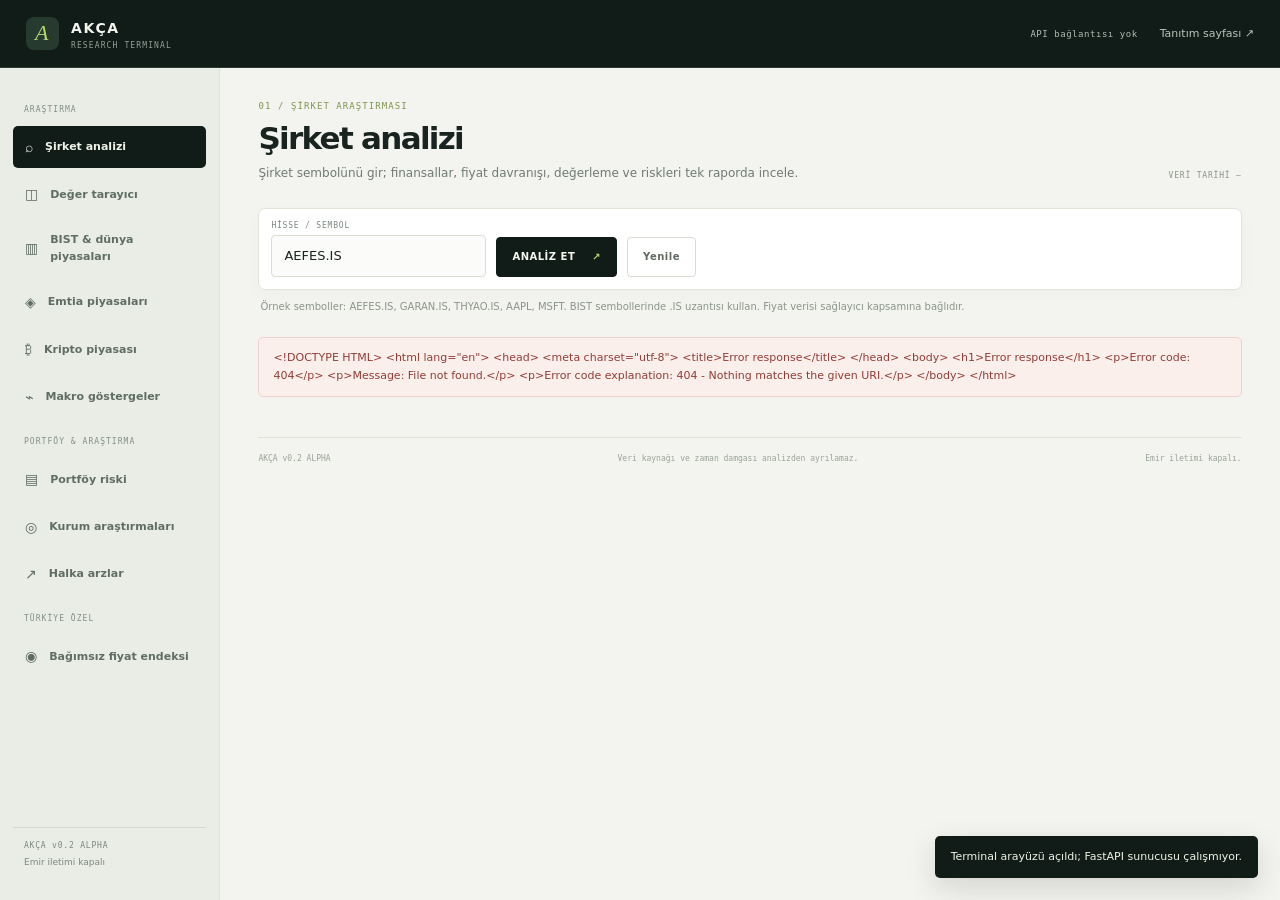
==== web/terminal.html @ c0a8e01a "Add mobile web app manifest and iOS home-screen metadata" ====
<!doctype html>
<html lang="tr">
<head>
  <meta charset="utf-8">
  <meta name="viewport" content="width=device-width,initial-scale=1">
  <meta name="theme-color" content="#111b18">
  <meta name="apple-mobile-web-app-capable" content="yes">
  <meta name="apple-mobile-web-app-status-bar-style" content="black-translucent">
  <meta name="apple-mobile-web-app-title" content="AKÇA">
  <link rel="manifest" href="manifest.webmanifest">
  <link rel="icon" href="icon.svg" type="image/svg+xml">
  <link rel="apple-touch-icon" href="icon.svg">
  <title>AKÇA Research Terminal</title>
  <link rel="stylesheet" href="assets/terminal.css">
</head>
<body>
  <header class="topbar">
    <a class="brand" href="index.html"><i>A</i><span>AKÇA <small>RESEARCH TERMINAL</small></span></a>
    <div class="topbar-right">
      <span id="connection-status" class="connection"><i></i> API bağlantısı kontrol ediliyor</span>
      <a href="index.html" class="back-link">Tanıtım sayfası ↗</a>
    </div>
  </header>
  <div class="layout">
    <aside class="sidebar">
      <div class="side-label">ARAŞTIRMA</div>
      <button class="nav-item active" data-view="company">⌕ <span>Şirket analizi</span></button>
      <button class="nav-item" data-view="screener">◫ <span>Değer tarayıcı</span></button>
      <button class="nav-item" data-view="markets">▥ <span>BIST & dünya piyasaları</span></button>
      <button class="nav-item" data-view="commodities">◈ <span>Emtia piyasaları</span></button>
      <button class="nav-item" data-view="crypto">₿ <span>Kripto piyasası</span></button>
      <button class="nav-item" data-view="macro">⌁ <span>Makro göstergeler</span></button>
      <div class="side-label">PORTFÖY & ARAŞTIRMA</div>
      <button class="nav-item" data-view="portfolio">▤ <span>Portföy riski</span></button>
      <button class="nav-item" data-view="institutional">◎ <span>Kurum araştırmaları</span></button>
      <button class="nav-item" data-view="ipo">↗ <span>Halka arzlar</span></button>
      <div class="side-label">TÜRKİYE ÖZEL</div>
      <button class="nav-item" data-view="inflation">◉ <span>Bağımsız fiyat endeksi</span></button>
      <div class="sidebar-bottom">
        <span class="version">AKÇA v0.2 ALPHA</span>
        <span>Emir iletimi kapalı</span>
      </div>
    </aside>
    <main class="main">
      <section class="view active" id="view-company">
        <div class="page-head">
          <div><div class="eyebrow">01 / ŞİRKET ARAŞTIRMASI</div><h1>Şirket analizi</h1><p>Şirket sembolünü gir; finansallar, fiyat davranışı, değerleme ve riskleri tek raporda incele.</p></div>
          <div class="asof" id="report-asof">VERİ TARİHİ —</div>
        </div>
        <form id="company-form" class="searchbar">
          <div class="search-field"><label for="company-symbol">HİSSE / SEMBOL</label><input id="company-symbol" value="AEFES.IS" maxlength="40" autocomplete="off" spellcheck="false" placeholder="Örn. AEFES.IS, GARAN.IS veya AAPL"></div>
          <button class="button-primary" type="submit" id="analyze-button">ANALİZ ET <span>↗</span></button>
          <button class="button-quiet" type="button" id="refresh-button">Yenile</button>
        </form>
        <div class="hint">Örnek semboller: AEFES.IS, GARAN.IS, THYAO.IS, AAPL, MSFT. BIST sembollerinde .IS uzantısı kullan. Fiyat verisi sağlayıcı kapsamına bağlıdır.</div>
        <div id="company-loading" class="loading hidden">Veri sağlayıcıları sorgulanıyor; rapor hazırlanıyor…</div>
        <div id="company-error" class="error hidden"></div>
        <div id="company-report" class="hidden">
          <div class="report-heading">
            <div><h2 id="company-name">—</h2><div id="company-meta" class="muted">—</div></div>
            <div class="action-wrap"><span class="action-label">ARAŞTIRMA AKSİYONU</span><strong id="company-action">BEKLE</strong><small id="company-confidence">—</small></div>
          </div>
          <div class="metrics-grid">
            <div class="metric"><span>SON KAPANIŞ</span><strong id="m-price">—</strong><small id="m-price-date">—</small></div>
            <div class="metric"><span>PİYASA DEĞERİ</span><strong id="m-cap">—</strong><small id="m-currency">—</small></div>
            <div class="metric"><span>F/K</span><strong id="m-pe">—</strong><small>Sağlayıcı verisi</small></div>
            <div class="metric"><span>GELİR BÜYÜMESİ</span><strong id="m-growth">—</strong><small>Son yıllık dönem</small></div>
            <div class="metric"><span>RSI (14)</span><strong id="m-rsi">—</strong><small id="m-trend">Teknik trend —</small></div>
          </div>
          <div class="report-grid">
            <article class="panel span-two"><div class="panel-head"><div><small>01 / TEMEL ANALİZ</small><h3>Finansal görünüm</h3></div><span id="fundamental-status" class="status">—</span></div><div id="financial-table" class="table-wrap"></div></article>
            <article class="panel"><div class="panel-head"><div><small>02 / DEĞERLEME</small><h3>Çarpanlar</h3></div></div><div id="valuation-list" class="key-list"></div></article>
            <article class="panel"><div class="panel-head"><div><small>03 / TEKNİK</small><h3>Fiyat ve trend</h3></div><span id="technical-status" class="status">—</span></div><div id="technical-list" class="key-list"></div></article>
            <article class="panel"><div class="panel-head"><div><small>04 / RİSK</small><h3>Risk işaretleri</h3></div></div><div id="risk-list" class="risk-list"></div></article>
            <article class="panel"><div class="panel-head"><div><small>05 / KURUMSAL ARAŞTIRMA</small><h3>Hedef fiyat konsensüsü</h3></div><button class="small-link" data-open="institutional">Kayıt ekle ↗</button></div><div id="consensus-list" class="key-list"></div></article>
            <article class="panel span-two"><div class="panel-head"><div><small>06 / RESMÎ BİLDİRİMLER</small><h3>Son EDGAR dosyaları</h3></div></div><div id="filings-list" class="filings-list"></div></article>
            <article class="panel span-two"><div class="panel-head"><div><small>07 / ARAŞTIRMA KAPSAMI</small><h3>33 adımlı şirket inceleme protokolü</h3></div><span id="checklist-summary" class="status">—</span></div><div id="checklist-list" class="checklist"></div></article>
            <article class="panel span-two"><div class="panel-head"><div><small>08 / KAYNAK DENETİMİ</small><h3>Veri kaynakları ve sınırlamalar</h3></div></div><div id="sources-list" class="sources-list"></div><div id="evidence-gaps" class="gaps"></div></article>
          </div>
          <div class="notice" id="report-notice">Bu rapor karar desteğidir. İlk sürümde karar eşikleri tarihsel testle kalibre edilmemiştir.</div>
        </div>
      </section>

      <section class="view" id="view-screener">
        <div class="page-head"><div><div class="eyebrow">02 / FIRSAT TARAMA</div><h1>Değer tarayıcı</h1><p>Şirketleri temel, değerleme ve risk ölçütleriyle yan yana incele. Bu liste tek başına AL sinyali değildir.</p></div></div>
        <form id="screener-form" class="searchbar"><div class="search-field grow"><label for="screen-symbols">SEMBOL LİSTESİ (VİRGÜLLE AYIR)</label><input id="screen-symbols" value="AAPL,MSFT,NVDA,GOOGL,AMZN" placeholder="AAPL,MSFT,GARAN.IS"></div><button class="button-primary">TARAMA YAP ↗</button></form>
        <div id="screener-error" class="error hidden"></div><div id="screener-loading" class="loading hidden">Semboller analiz ediliyor…</div><div id="screener-results" class="panel hidden"></div>
        <div class="notice">Bu ilk tarayıcı kullanıcının verdiği sembol listesini inceler. Henüz tüm dünya borsalarını kapsayan eksiksiz bir evren taraması değildir.</div>
      </section>

      <section class="view" id="view-markets">
        <div class="page-head"><div><div class="eyebrow">03 / BORSA İSTANBUL & KÜRESEL PİYASALAR</div><h1>BIST & dünya piyasaları</h1><p>BIST 100/30, ABD, Avrupa ve Asya endeksleri ile döviz piyasalarını tek ekranda izle. Veri kaynağı ve gecikme bilgisini dikkate al.</p></div></div>
        <div class="market-controls"><button class="button-primary" id="markets-load">PİYASALARI GÜNCELLE ↗</button><span id="markets-asof" class="asof">VERİ TARİHİ —</span></div>
        <div id="markets-error" class="error hidden"></div>
        <div id="markets-loading" class="loading hidden">Piyasa verileri isteniyor…</div>
        <div class="market-section"><h3>Hisse endeksleri</h3><div id="indices-grid" class="market-cards"></div></div>
        <div class="market-section"><h3>Döviz ve dolar endeksi</h3><div id="fx-grid" class="market-cards"></div></div>
        <div class="notice">BIST fiyatları bu ekranda yalnızca sağlayıcıdan erişilebilen gösterge/tarihsel verilerdir. Canlı veya yeniden dağıtılabilir BIST verisi için lisanslı veri sağlayıcısı bağlantısı gerekir.</div>
      </section>

      <section class="view" id="view-commodities">
        <div class="page-head"><div><div class="eyebrow">04 / EMTİA & HAMMADDE</div><h1>Emtia piyasaları</h1><p>Altın, gümüş, bakır, petrol, doğalgaz ve tarımsal emtia vadeli işlemleri; ayrıca Dünya Bankası aylık benchmark fiyat serileri.</p></div></div>
        <div class="market-controls"><button class="button-primary" id="commodities-live-load">VADELİ PİYASALARI GÜNCELLE ↗</button><button class="button-quiet" id="commodities-history-load">DÜNYA BANKASI AYLIK SERİLERİ</button></div>
        <div id="commodities-error" class="error hidden"></div><div id="commodities-loading" class="loading hidden">Emtia serileri alınıyor…</div>
        <div class="market-section"><h3>Vadeli işlem göstergeleri</h3><div id="commodities-live-grid" class="market-cards"></div></div>
        <div class="panel hidden" id="commodities-history"><div class="panel-head"><div><small>WORLD BANK / PINK SHEET</small><h3>Aylık benchmark geçmişi (USD)</h3></div><span class="status">AYLIK VERİ</span></div><div id="commodities-history-content" class="table-wrap"></div></div>
        <div class="notice">Futures sembolleri sürekli kontrat serileridir; vade geçişi/roll etkisi, spot fiyat ve yerel fiziki piyasa primiyle aynı şey değildir. Dünya Bankası serileri aylık benchmark niteliğindedir, gün içi fiyat değildir.</div>
      </section>

      <section class="view" id="view-crypto">
        <div class="page-head"><div><div class="eyebrow">05 / DİJİTAL VARLIKLAR</div><h1>Kripto piyasası</h1><p>CoinGecko üzerinden varlık arama, fiyat, piyasa değeri ve dönemsel performans.</p></div></div>
        <form id="crypto-form" class="searchbar"><div class="search-field grow"><label for="crypto-query">VARLIK / SEMBOL</label><input id="crypto-query" value="bitcoin" placeholder="Bitcoin, Ethereum…"></div><button class="button-primary">ARA ↗</button></form>
        <div id="crypto-error" class="error hidden"></div><div id="crypto-results" class="crypto-results"></div><div id="crypto-detail" class="panel hidden"></div>
      </section>

      <section class="view" id="view-macro">
        <div class="page-head"><div><div class="eyebrow">06 / MAKRO EKONOMİ</div><h1>Makro göstergeler</h1><p>TCMB EVDS ve ABD FRED verileri: döviz, faiz, enflasyon, tahvil, işsizlik ve makro seriler.</p></div></div>
        <div class="market-controls"><button class="button-primary" id="macro-load">ABD MAKRO VERİLERİ ↗</button><button class="button-quiet" id="evds-load">TCMB EVDS VERİLERİ ↗</button></div><div id="macro-error" class="error hidden"></div><div id="macro-results" class="metrics-grid"></div><div id="evds-results" class="panel hidden"></div><div class="notice">FRED ve EVDS API anahtarları sunucu tarafındaki .env dosyasında tutulur. API anahtarı tarayıcıya gönderilmez.</div>
      </section>

      <section class="view" id="view-portfolio">
        <div class="page-head"><div><div class="eyebrow">07 / SERMAYE KORUMA</div><h1>Portföy riski</h1><p>Yerel portföy kaydı, pozisyon büyüklüğü ve piyasa değeri yoğunlaşması.</p></div></div>
        <div class="form-grid">
          <form id="portfolio-create-form" class="panel form-panel"><h3>Portföy oluştur</h3><label>Portföy adı<input id="portfolio-name" value="Ana Portföy" required></label><label>Referans para birimi<input id="portfolio-currency" value="TRY" maxlength="3"></label><button class="button-primary">OLUŞTUR</button></form>
          <form id="position-form" class="panel form-panel"><h3>Pozisyon ekle</h3><label>Portföy<select id="portfolio-select" required></select></label><label>Sembol<input id="position-symbol" placeholder="GARAN.IS" required></label><label>Adet<input id="position-quantity" type="number" step="any" min="0.000001" required></label><label>Ortalama maliyet (isteğe bağlı)<input id="position-cost" type="number" step="any"></label><button class="button-primary">POZİSYON KAYDET</button></form>
        </div>
        <div id="portfolio-error" class="error hidden"></div><div id="portfolio-results" class="panel hidden"></div>
      </section>

      <section class="view" id="view-institutional">
        <div class="page-head"><div><div class="eyebrow">08 / SELL-SIDE RESEARCH</div><h1>Kurum araştırmaları</h1><p>Aracı kurum raporlarını kaynak URL, yayın tarihi ve bağımlılık grubu ile kaydet; hedef fiyat isabetini zaman içinde ölç.</p></div></div>
        <form id="broker-form" class="panel form-panel wide-form">
          <h3>Yeni kurum raporu kaydı</h3>
          <div class="form-grid-inner">
            <label>Sembol<input id="broker-symbol" required placeholder="AAPL veya GARAN.IS"></label>
            <label>Kurum<input id="broker-institution" required></label>
            <label>Tavsiye<select id="broker-rating"><option>BUY</option><option>OUTPERFORM</option><option>HOLD</option><option>NEUTRAL</option><option>UNDERPERFORM</option><option>SELL</option></select></label>
            <label>Hedef fiyat<input id="broker-target" type="number" step="any"></label>
            <label>Para birimi<input id="broker-currency" maxlength="8" placeholder="TRY / USD"></label>
            <label>Yayın tarihi<input id="broker-date" type="date" required></label>
            <label>Yayın anı hisse fiyatı<input id="broker-reference" type="number" step="any"></label>
            <label>Bağımlılık grubu<input id="broker-dependency" placeholder="Rapor/analist grubu"></label>
            <label>Kaynak adı<input id="broker-source" value="Aracı kurum raporu" required></label>
            <label>Rapor URL<input id="broker-url" type="url" required></label>
          </div>
          <label class="check-label"><input id="broker-verified" type="checkbox"> Kaynağı ve rapor içeriğini ben doğruladım</label>
          <button class="button-primary">RAPORU KAYDET</button>
        </form>
        <div id="broker-error" class="error hidden"></div>
        <form id="broker-consensus-form" class="searchbar"><div class="search-field grow"><label>KONSENSÜSÜ GÖRÜNTÜLE</label><input id="broker-consensus-symbol" placeholder="Sembol"></div><button class="button-primary">GETİR</button></form>
        <div id="broker-consensus-results" class="panel hidden"></div>
      </section>

      <section class="view" id="view-ipo">
        <div class="page-head"><div><div class="eyebrow">09 / HALKA ARZ ARAŞTIRMASI</div><h1>Halka arz takip</h1><p>Halka arz fiyatı, kaynak ve güncel fiyatı karşılaştır. TL/dolar/reel getirinin eksik kapsamını açıkça işaretle.</p></div></div>
        <form id="ipo-form" class="panel form-panel wide-form">
          <h3>Halka arz kaydı ekle</h3><div class="form-grid-inner">
            <label>Sembol<input id="ipo-symbol" required placeholder="THYAO.IS"></label>
            <label>Şirket adı<input id="ipo-company" required></label>
            <label>Halka arz tarihi<input id="ipo-date" type="date" required></label>
            <label>Halka arz fiyatı<input id="ipo-price" type="number" min="0.0001" step="any" required></label>
            <label>Para birimi<input id="ipo-currency" value="TRY" maxlength="3" required></label>
            <label>Kaynak adı<input id="ipo-source" required></label>
            <label class="wide">Kaynak URL<input id="ipo-url" type="url" required></label>
          </div><label class="check-label"><input id="ipo-verified" type="checkbox"> Resmî izahname/KAP kaynağından doğruladım</label><button class="button-primary">KAYDET</button>
        </form>
        <form id="ipo-query-form" class="searchbar"><div class="search-field grow"><label>HALKA ARZ PERFORMANSI</label><input id="ipo-query-symbol" placeholder="Sembol"></div><button class="button-primary">İNCELE</button></form><div id="ipo-error" class="error hidden"></div><div id="ipo-results" class="panel hidden"></div>
      </section>

      <section class="view" id="view-inflation">
        <div class="page-head"><div><div class="eyebrow">10 / DOĞRUDAN PİYASA FİYATLARI</div><h1>Bağımsız fiyat endeksi</h1><p>TÜİK 2022 sepetiyle satıcı bazlı aylık fiyat araştırması. Bu gösterge resmî TÜFE değildir.</p></div></div>
        <div class="metrics-grid"><div class="metric"><span>REFERANS MADDE</span><strong id="basket-count">409</strong><small>2022 listesi</small></div><div class="metric"><span>DOĞRULANMIŞ AĞIRLIK</span><strong id="basket-weight">—</strong><small>Ağırlık kaynağı gerekli</small></div><div class="metric"><span>ENDEKS DURUMU</span><strong id="basket-status">—</strong><small>Eksik veri varsa kilitli</small></div></div>
        <div id="basket-notice" class="notice">2022 ağırlıkları resmî kaynakla doğrulanmadan endeks üretilmez.</div>
      </section>

      <footer class="footer"><span>AKÇA v0.2 ALPHA</span><span>Veri kaynağı ve zaman damgası analizden ayrılamaz.</span><span>Emir iletimi kapalı.</span></footer>
    </main>
  </div>
  <div id="toast" class="toast hidden" role="status"></div>
  <dialog id="api-key-dialog"><form method="dialog" class="key-dialog"><h3>Yerel API anahtarı</h3><p>Yazma işlemleri için .env dosyandaki AKCA_API_KEY gerekir. Anahtar yalnızca bu açık oturumda bellekte tutulur.</p><input id="api-key-input" type="password" placeholder="AKCA_API_KEY" autocomplete="off"><div><button value="cancel" class="button-quiet">Vazgeç</button><button id="api-key-save" value="save" class="button-primary">KULLAN</button></div></form></dialog>
  <script src="assets/terminal.js"></script>
</body>
</html>
---- web/assets/terminal.css ----
:root{--bg:#f3f4ef;--paper:#fff;--ink:#19231f;--muted:#6f7a72;--line:#dfe4db;--soft:#eef1e9;--green:#b8d66d;--dark:#111c18;--good:#48783d;--warn:#9a762e;--bad:#a94b42;--mono:ui-monospace,SFMono-Regular,Menlo,monospace}*{box-sizing:border-box}body{margin:0;background:var(--bg);color:var(--ink);font:14px/1.6 Inter,ui-sans-serif,system-ui,-apple-system,BlinkMacSystemFont,"Segoe UI",sans-serif}button,input,select{font:inherit}button{cursor:pointer}.topbar{height:68px;background:var(--dark);color:#f4f5ef;display:flex;align-items:center;justify-content:space-between;padding:0 26px;border-bottom:1px solid #2a3932;position:sticky;top:0;z-index:10}.brand{display:flex;gap:12px;align-items:center;color:inherit;text-decoration:none;font-weight:800;letter-spacing:.12em;font-size:14px}.brand i{font:italic 22px Georgia;display:grid;place-items:center;width:33px;height:33px;border-radius:8px;background:#263a30;color:var(--green)}.brand span small{display:block;font:8px var(--mono);color:#91a096;letter-spacing:.14em;margin-top:2px}.topbar-right{display:flex;align-items:center;gap:22px}.connection{font:9px var(--mono);letter-spacing:.06em;color:#b0bcb2}.connection i{display:inline-block;width:7px;height:7px;background:#8caa54;border-radius:50%;margin-right:8px}.connection.bad i{background:#b65c51}.back-link{font-size:11px;color:#b9c4b9;text-decoration:none}.layout{display:grid;grid-template-columns:220px minmax(0,1fr);min-height:calc(100vh - 68px)}.sidebar{background:#e9ede5;border-right:1px solid var(--line);padding:23px 13px 18px;display:flex;flex-direction:column;gap:5px;position:sticky;top:68px;height:calc(100vh - 68px)}.side-label{font:8px var(--mono);letter-spacing:.13em;color:#839083;padding:14px 11px 7px}.nav-item{border:0;background:transparent;border-radius:5px;color:#606d63;text-align:left;display:flex;align-items:center;gap:12px;padding:10px 12px;font-size:14px}.nav-item span{font-size:11px;font-weight:650}.nav-item:hover{background:#dde5d5;color:var(--ink)}.nav-item.active{background:var(--dark);color:#eff3e9}.sidebar-bottom{margin-top:auto;padding:13px 11px;border-top:1px solid #d3dbd0;color:#7d887e;font-size:9px;display:grid;gap:5px}.version{font:8px var(--mono);letter-spacing:.1em}.main{min-width:0;padding:33px clamp(20px,3vw,48px) 24px;max-width:1600px;width:100%;margin:0 auto}.view{display:none}.view.active{display:block}.page-head{display:flex;justify-content:space-between;align-items:flex-end;margin:0 0 24px;gap:20px}.eyebrow{font:9px var(--mono);letter-spacing:.12em;color:#80954d;margin-bottom:10px}.page-head h1{font-size:31px;line-height:1.14;letter-spacing:-.055em;margin:0 0 8px}.page-head p{font-size:12px;color:var(--muted);margin:0;max-width:640px}.asof{font:8px var(--mono);letter-spacing:.1em;color:#8a948b;white-space:nowrap;padding-bottom:4px}.searchbar{display:flex;gap:10px;align-items:flex-end;background:var(--paper);border:1px solid var(--line);padding:12px;border-radius:7px;box-shadow:0 5px 20px #1a2c1e06}.search-field{display:grid;gap:5px;min-width:215px}.search-field.grow{flex:1}.search-field label,.form-panel label{font:8px var(--mono);letter-spacing:.1em;color:#7b887d}.search-field input,.form-panel input,.form-panel select{width:100%;border:1px solid #d8dfd4;border-radius:4px;background:#fbfcf9;padding:10px 12px;color:var(--ink);outline:none;font-size:13px}.search-field input:focus,.form-panel input:focus,.form-panel select:focus{border-color:#91a963;box-shadow:0 0 0 3px #b8d66d22}.button-primary,.button-quiet{border:1px solid var(--dark);background:var(--dark);color:#f5f6f0;padding:11px 15px;border-radius:4px;font-size:10px;font-weight:800;letter-spacing:.05em;white-space:nowrap}.button-primary:hover{background:#2b3e32}.button-primary:disabled{opacity:.55;cursor:wait}.button-primary span{color:var(--green);margin-left:13px}.button-quiet{background:transparent;color:#5f6a61;border-color:#d6ded2}.button-quiet:hover{background:#eff2eb}.hint{font-size:10px;color:#8a948b;margin:9px 2px 22px}.loading{background:#edf2e5;color:#65764a;border:1px solid #dbe5cb;padding:11px 14px;border-radius:5px;font-size:11px;margin:15px 0}.error{background:#fbefec;color:#913d35;border:1px solid #efd0ca;padding:11px 14px;border-radius:5px;font-size:11px;margin:14px 0}.hidden{display:none!important}.report-heading{display:flex;justify-content:space-between;align-items:center;margin:25px 0 14px}.report-heading h2{font-size:23px;letter-spacing:-.045em;margin:0 0 3px}.muted{font-size:10px;color:var(--muted)}.action-wrap{display:grid;justify-items:end;gap:2px}.action-label{font:8px var(--mono);letter-spacing:.12em;color:#8a948b}.action-wrap strong{font:800 16px var(--mono);letter-spacing:.08em;color:#728c43}.action-wrap small{font-size:9px;color:var(--muted)}.metrics-grid{display:grid;grid-template-columns:repeat(5,minmax(0,1fr));gap:10px;margin-bottom:14px}.metric{background:var(--paper);border:1px solid var(--line);border-radius:6px;padding:13px 14px;min-width:0}.metric span{display:block;color:#8a958a;font:8px var(--mono);letter-spacing:.09em}.metric strong{display:block;font-size:22px;letter-spacing:-.055em;margin:7px 0 1px;white-space:nowrap;overflow:hidden;text-overflow:ellipsis}.metric small{font-size:9px;color:#849087}.report-grid{display:grid;grid-template-columns:repeat(3,minmax(0,1fr));gap:12px;margin-top:13px}.panel{background:var(--paper);border:1px solid var(--line);border-radius:7px;padding:17px 18px;min-width:0;box-shadow:0 4px 18px #1a2c1e04}.panel.span-two{grid-column:span 2}.panel-head{display:flex;justify-content:space-between;align-items:flex-start;gap:10px;margin-bottom:13px}.panel-head small{font:8px var(--mono);color:#84934f;letter-spacing:.11em;display:block;margin-bottom:4px}.panel-head h3,.form-panel h3{font-size:14px;letter-spacing:-.025em;margin:0}.status{font:8px var(--mono);color:#87936f;border:1px solid #e1e7d6;padding:4px 6px;border-radius:3px;white-space:nowrap}.key-list{display:grid;gap:0}.key-row{display:flex;justify-content:space-between;align-items:baseline;gap:12px;border-bottom:1px solid #edf0e9;padding:7px 0}.key-row:last-child{border-bottom:0}.key-row span{font-size:10px;color:#718074}.key-row strong{font:600 10px var(--mono);text-align:right;overflow-wrap:anywhere}.table-wrap{overflow-x:auto}.data-table{border-collapse:collapse;width:100%;font-size:10px}.data-table th{text-align:left;color:#879187;font:8px var(--mono);letter-spacing:.08em;padding:7px;border-bottom:1px solid var(--line)}.data-table td{padding:8px 7px;border-bottom:1px solid #edf0e9;white-space:nowrap}.data-table td:first-child{color:#68746b}.risk-list{display:grid;gap:7px}.risk-item{border-left:3px solid #d8ad54;background:#fbf8ef;padding:8px 10px;font-size:10px;color:#74633d}.risk-item.high{border-left-color:#ba5c50;background:#fcf1ee;color:#87443e}.risk-item.low{border-left-color:#8ca95b;background:#f1f5e9;color:#647949}.filings-list{display:grid;gap:7px}.filing{display:flex;justify-content:space-between;gap:15px;border-bottom:1px solid #edf0e9;padding:7px 0;text-decoration:none;color:var(--ink);font-size:10px}.filing:hover{color:#718e40}.filing small{font:8px var(--mono);color:#89948a;white-space:nowrap}.checklist{display:grid;grid-template-columns:1fr 1fr;gap:6px 17px}.check-row{display:flex;gap:8px;align-items:flex-start;font-size:9px;color:#68746b;padding:3px 0}.check-row b{font:8px var(--mono);color:#929b90;width:19px;flex:none}.check-row em{font-style:normal;margin-left:auto;font:7px var(--mono);text-transform:uppercase;white-space:nowrap}.check-row.complete em{color:#698a48}.check-row.partial em{color:#a17d36}.check-row.manual_required em,.check-row.not_available em{color:#9a8274}.check-row.missing em{color:#b24f43}.sources-list{display:grid;grid-template-columns:1fr 1fr;gap:8px}.source{border:1px solid #e9ede5;border-radius:4px;padding:9px;font-size:9px}.source strong{display:block;font-size:10px;margin-bottom:3px}.source a{color:#718e40;overflow-wrap:anywhere}.source small{display:block;color:#859087;font-size:8px;margin-top:5px}.gaps{border-top:1px solid #edf0e9;margin-top:12px;padding-top:10px;color:#8c7651;font-size:9px}.notice{background:#eff2e9;border:1px solid #dfe6d5;border-radius:5px;margin-top:14px;padding:11px 13px;color:#68765a;font-size:9px;line-height:1.7}.small-link{border:0;background:none;color:#789246;font-size:9px;font-weight:700}.report-grid .panel{align-self:start}.crypto-results{display:grid;grid-template-columns:repeat(3,1fr);gap:10px;margin-top:16px}.crypto-choice{border:1px solid var(--line);background:white;border-radius:6px;padding:12px;text-align:left}.crypto-choice strong{display:block;font-size:13px}.crypto-choice small{display:block;color:#78837a;font:8px var(--mono);margin-top:3px}.crypto-choice:hover{border-color:#97ad68}.crypto-detail-grid{display:grid;grid-template-columns:repeat(4,1fr);gap:10px;margin-top:12px}.crypto-detail-grid .metric{background:#f9faf7}.form-grid{display:grid;grid-template-columns:repeat(2,minmax(0,1fr));gap:12px;margin:15px 0}.form-panel{display:grid;gap:11px}.form-panel label{display:grid;gap:5px}.form-panel label input,.form-panel label select{font-family:Arial,sans-serif;font-size:12px}.form-panel .button-primary{justify-self:start;margin-top:3px}.form-grid-inner{display:grid;grid-template-columns:repeat(2,minmax(0,1fr));gap:11px}.form-grid-inner .wide{grid-column:span 2}.wide-form{margin:15px 0}.check-label{display:flex!important;flex-direction:row!important;align-items:center;gap:9px!important;color:#6d776d!important;font:10px Arial,sans-serif!important;letter-spacing:0!important}.check-label input{width:auto!important}.footer{display:flex;justify-content:space-between;gap:12px;border-top:1px solid var(--line);margin-top:40px;padding:16px 0 3px;color:#9aa39a;font:8px var(--mono)}.toast{position:fixed;bottom:22px;right:22px;z-index:30;background:var(--dark);color:#f1f4e8;padding:12px 16px;box-shadow:0 10px 30px #0002;border-radius:5px;font-size:11px;max-width:min(400px,calc(100% - 44px))}.key-dialog{width:min(420px,calc(100vw - 32px));padding:24px;display:grid;gap:13px}.key-dialog h3{margin:0;font-size:17px}.key-dialog p{font-size:11px;color:var(--muted);margin:0}.key-dialog input{border:1px solid var(--line);padding:11px;border-radius:4px}.key-dialog>div{display:flex;justify-content:flex-end;gap:8px}dialog{border:1px solid var(--line);border-radius:8px;padding:0;box-shadow:0 25px 90px #0004}dialog::backdrop{background:#101a1877}.table-scroll{overflow:auto}.pill{font:8px var(--mono);padding:4px 6px;border-radius:3px;background:#eef2e8;color:#6d8247}.inline-action{border:1px solid #d8e0d2;background:#f8faf5;color:#667e42;padding:6px 8px;font-size:9px;border-radius:3px}.empty{font-size:10px;color:#89948a;padding:8px 0}.danger-text{color:#ad4b40}.good-text{color:#5a8444}@media(max-width:1150px){.layout{grid-template-columns:190px minmax(0,1fr)}.report-grid{grid-template-columns:repeat(2,minmax(0,1fr))}.panel.span-two{grid-column:span 2}.metrics-grid{grid-template-columns:repeat(3,minmax(0,1fr))}}@media(max-width:760px){.topbar{height:60px;padding:0 15px}.topbar-right{gap:10px}.connection{font-size:7px}.back-link{font-size:9px}.layout{display:block}.sidebar{position:sticky;top:60px;height:auto;padding:7px 10px;display:flex;flex-direction:row;gap:4px;overflow-x:auto;border-right:0;border-bottom:1px solid var(--line);z-index:8}.side-label,.sidebar-bottom{display:none}.nav-item{flex:none;padding:8px 10px;gap:6px}.nav-item span{font-size:9px}.main{padding:24px 15px}.page-head{display:block}.asof{margin-top:13px}.page-head h1{font-size:27px}.searchbar{align-items:stretch;flex-wrap:wrap}.search-field,.search-field.grow{min-width:100%;flex:1}.searchbar button{flex:1}.metrics-grid{grid-template-columns:repeat(2,minmax(0,1fr))}.metrics-grid .metric:last-child:nth-child(odd){grid-column:span 2}.report-grid{grid-template-columns:1fr}.panel.span-two{grid-column:auto}.checklist{grid-template-columns:1fr}.sources-list{grid-template-columns:1fr}.crypto-results{grid-template-columns:repeat(2,1fr)}.crypto-detail-grid{grid-template-columns:repeat(2,1fr)}.form-grid,.form-grid-inner{grid-template-columns:1fr}.form-grid-inner .wide{grid-column:auto}.footer{flex-direction:column;gap:5px}.report-heading{align-items:flex-start}.report-heading h2{font-size:20px}}
.market-controls{display:flex;align-items:center;gap:10px;flex-wrap:wrap;margin:12px 0 20px}.market-section{margin:22px 0}.market-section h3{font-size:13px;letter-spacing:-.02em;margin:0 0 11px}.market-cards{display:grid;grid-template-columns:repeat(4,minmax(0,1fr));gap:10px}.market-card{background:var(--paper);border:1px solid var(--line);border-radius:6px;padding:13px 14px;min-width:0;display:grid;gap:4px}.market-name{font-size:10px;font-weight:700;color:#657267;min-height:30px}.market-price{font-size:19px;letter-spacing:-.04em;white-space:nowrap;overflow:hidden;text-overflow:ellipsis}.market-change{font:9px var(--mono)}.market-change.positive{color:#648c47}.market-change.negative{color:#b14c42}.market-detail{font:8px var(--mono);color:#8a948b}.market-controls .asof{margin-left:auto}.crypto-results{display:grid;grid-template-columns:repeat(3,minmax(0,1fr));gap:10px;margin-top:15px}.crypto-choice{border:1px solid var(--line);background:white;border-radius:6px;padding:12px;text-align:left}.crypto-choice strong{display:block;font-size:12px}.crypto-choice small{display:block;color:#78837a;font:8px var(--mono);margin-top:3px}.crypto-choice:hover{border-color:#97ad68}.crypto-detail-grid{display:grid;grid-template-columns:repeat(4,1fr);gap:10px;margin-top:12px}.crypto-detail-grid .metric{background:#f9faf7}.form-grid{display:grid;grid-template-columns:repeat(2,minmax(0,1fr));gap:12px;margin:15px 0}.form-panel{display:grid;gap:11px}.form-panel label{display:grid;gap:5px}.form-panel input,.form-panel select{width:100%;border:1px solid #d8dfd4;border-radius:4px;background:#fbfcf9;padding:10px 12px;font-size:12px}.form-panel h3{font-size:14px;margin:0}.form-panel .button-primary{justify-self:start;margin-top:3px}.form-grid-inner{display:grid;grid-template-columns:repeat(2,minmax(0,1fr));gap:11px}.form-grid-inner .wide{grid-column:span 2}.wide-form{margin:15px 0}.check-label{display:flex!important;flex-direction:row!important;align-items:center;gap:9px!important;color:#6d776d!important;font:10px Arial,sans-serif!important;letter-spacing:0!important}.check-label input{width:auto!important}.table-scroll{overflow:auto}.small-link{display:inline-block;color:#718e40;font-size:9px;margin:8px}.empty{font-size:10px;color:#89948a;padding:8px 0}.muted{font-size:10px;color:var(--muted)}
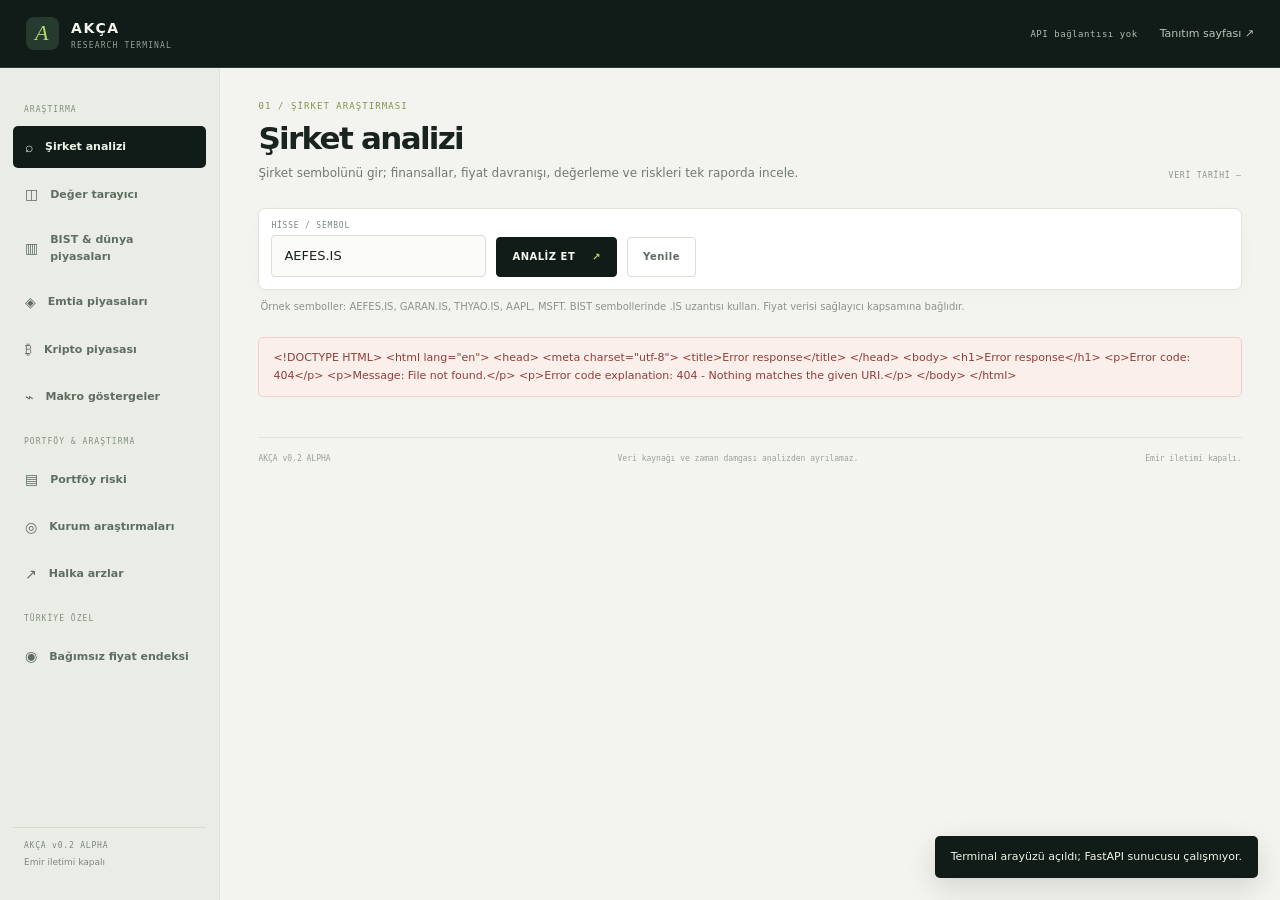
==== commit 81d4cb24: "Add manual source-verified financial statement import form" ====
--- a/web/terminal.html
+++ b/web/terminal.html
@@ -60,6 +60,8 @@
             <div><h2 id="company-name">—</h2><div id="company-meta" class="muted">—</div></div>
             <div class="action-wrap"><span class="action-label">ARAŞTIRMA AKSİYONU</span><strong id="company-action">BEKLE</strong><small id="company-confidence">—</small></div>
           </div>
+          <div class="market-controls"><button type="button" class="button-quiet" id="dollar-performance-load">USD BAZLI PERFORMANS ↗</button></div>
+          <div id="dollar-performance-results" class="panel hidden"></div>
           <div class="metrics-grid">
             <div class="metric"><span>SON KAPANIŞ</span><strong id="m-price">—</strong><small id="m-price-date">—</small></div>
             <div class="metric"><span>PİYASA DEĞERİ</span><strong id="m-cap">—</strong><small id="m-currency">—</small></div>
@@ -77,6 +79,25 @@
             <article class="panel span-two"><div class="panel-head"><div><small>07 / ARAŞTIRMA KAPSAMI</small><h3>33 adımlı şirket inceleme protokolü</h3></div><span id="checklist-summary" class="status">—</span></div><div id="checklist-list" class="checklist"></div></article>
             <article class="panel span-two"><div class="panel-head"><div><small>08 / KAYNAK DENETİMİ</small><h3>Veri kaynakları ve sınırlamalar</h3></div></div><div id="sources-list" class="sources-list"></div><div id="evidence-gaps" class="gaps"></div></article>
           </div>
+          <form id="manual-financial-form" class="panel manual-import-panel">
+            <div class="panel-head"><div><small>09 / BIST & ŞİRKET FİNANSAL BELGELERİ</small><h3>Kaynaklı finansal veri içe aktar</h3></div><span class="status">MANUEL İÇE AKTARIM</span></div>
+            <p class="muted">KAP veya şirketin resmî raporundaki yıllık/çeyreklik finansal kalemleri JSON olarak aktar. Kaynak adresi zorunludur. “Doğruladım” işaretlenmeden kayıtlar analizde kullanılmaz.</p>
+            <div class="form-grid-inner">
+              <label>Kaynak adı<input id="manual-source-name" value="KAP finansal bildirim" required></label>
+              <label>Kaynak URL<input id="manual-source-url" type="url" placeholder="https://kap.org.tr/..." required></label>
+            </div>
+            <label class="manual-json-label">FİNANSAL VERİ SATIRLARI — JSON
+              <textarea id="manual-financial-json" rows="7" spellcheck="false" required>[
+  {"metric_code":"revenue","period_end":"2025-12-31","period_type":"annual","value":1000000,"currency":"TRY","unit":"TRY"},
+  {"metric_code":"net_income","period_end":"2025-12-31","period_type":"annual","value":100000,"currency":"TRY","unit":"TRY"},
+  {"metric_code":"total_assets","period_end":"2025-12-31","period_type":"annual","value":2500000,"currency":"TRY","unit":"TRY"},
+  {"metric_code":"equity","period_end":"2025-12-31","period_type":"annual","value":900000,"currency":"TRY","unit":"TRY"}
+]</textarea>
+            </label>
+            <label class="check-label"><input id="manual-financial-verified" type="checkbox"> Değerleri bağlantısını verdiğim resmî KAP/şirket belgesiyle karşılaştırıp doğruladım</label>
+            <button class="button-primary" type="submit">FİNANSAL VERİLERİ AKTAR</button>
+            <div id="manual-financial-message" class="muted"></div>
+          </form>
           <div class="notice" id="report-notice">Bu rapor karar desteğidir. İlk sürümde karar eşikleri tarihsel testle kalibre edilmemiştir.</div>
         </div>
       </section>
@@ -164,6 +185,8 @@
             <label class="wide">Kaynak URL<input id="ipo-url" type="url" required></label>
           </div><label class="check-label"><input id="ipo-verified" type="checkbox"> Resmî izahname/KAP kaynağından doğruladım</label><button class="button-primary">KAYDET</button>
         </form>
+        <div class="market-controls"><button type="button" id="ipo-list-load" class="button-quiet">SON 2 YILIN KAYITLI HALKA ARZLARI</button><span class="asof">YALNIZCA KAYDEDİLMİŞ/DOĞRULANMIŞ LİSTE</span></div>
+        <div id="ipo-list" class="panel hidden"></div>
         <form id="ipo-query-form" class="searchbar"><div class="search-field grow"><label>HALKA ARZ PERFORMANSI</label><input id="ipo-query-symbol" placeholder="Sembol"></div><button class="button-primary">İNCELE</button></form><div id="ipo-error" class="error hidden"></div><div id="ipo-results" class="panel hidden"></div>
       </section>
 
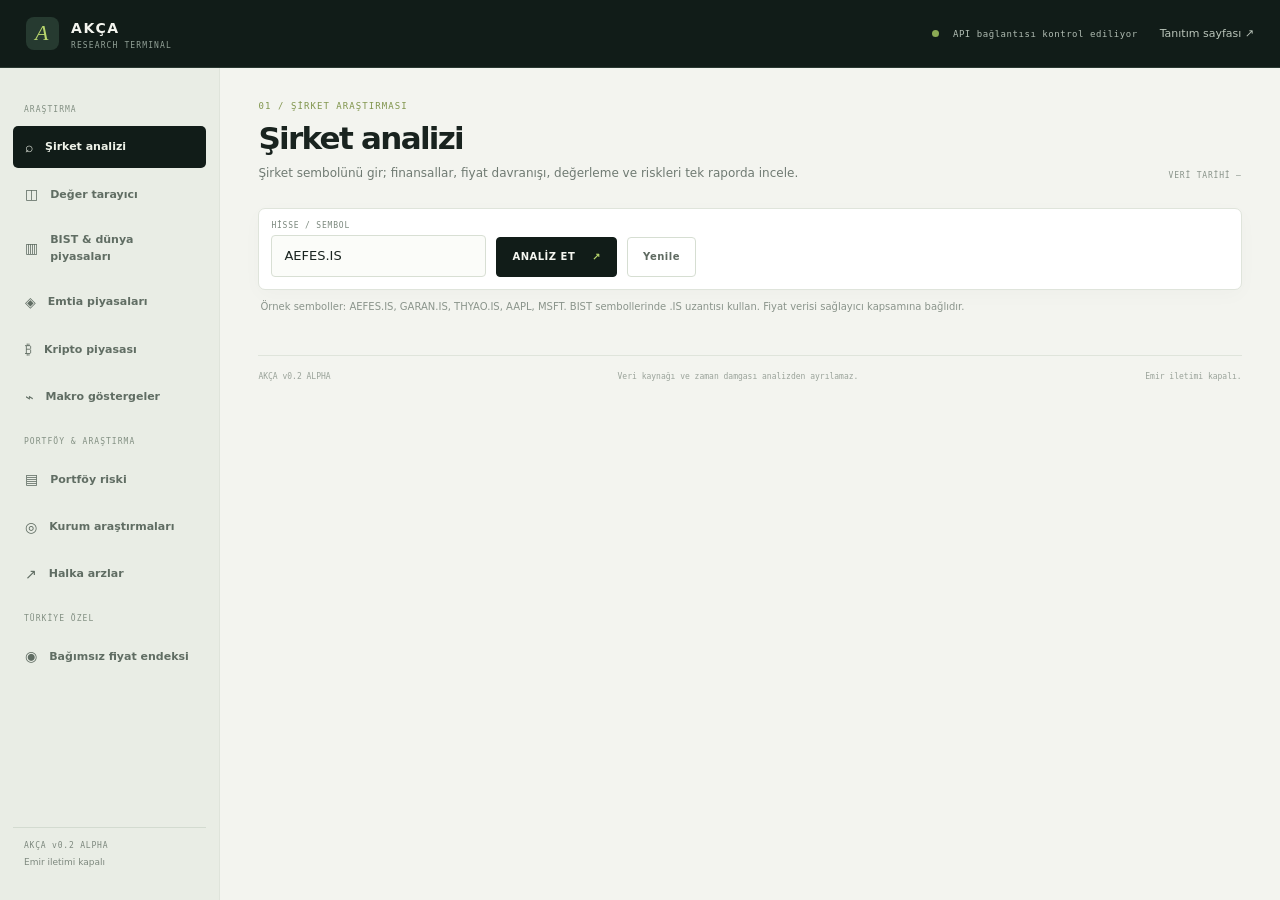
==== commit 757d8c79: "Add custom TCMB EVDS series selection for BIST, metals and bond indicators" ====
--- a/web/terminal.html
+++ b/web/terminal.html
@@ -81,18 +81,14 @@
           </div>
           <form id="manual-financial-form" class="panel manual-import-panel">
             <div class="panel-head"><div><small>09 / BIST & ŞİRKET FİNANSAL BELGELERİ</small><h3>Kaynaklı finansal veri içe aktar</h3></div><span class="status">MANUEL İÇE AKTARIM</span></div>
-            <p class="muted">KAP veya şirketin resmî raporundaki yıllık/çeyreklik finansal kalemleri JSON olarak aktar. Kaynak adresi zorunludur. “Doğruladım” işaretlenmeden kayıtlar analizde kullanılmaz.</p>
+            <p class="muted">KAP veya şirketin resmî raporundaki finansal kalemleri JSON olarak aktar. Kaynak adresi zorunludur. “Doğruladım” işaretlenmeden kayıtlar analizde kullanılmaz. Çeyreklik kayıtlar saklanır; bu sürümün temel oranları doğrulanmış yıllık kayıtlardan hesaplanır.</p>
+            <p class="muted">metric_code seçenekleri: revenue, net_income, operating_cash_flow, capex, total_assets, total_liabilities, cash, long_term_debt, equity, operating_income, diluted_eps. Her satırda period_end (YYYY-AA-GG), period_type (annual/quarterly), value ve gerekirse currency/unit bulunmalıdır.</p>
             <div class="form-grid-inner">
               <label>Kaynak adı<input id="manual-source-name" value="KAP finansal bildirim" required></label>
               <label>Kaynak URL<input id="manual-source-url" type="url" placeholder="https://kap.org.tr/..." required></label>
             </div>
             <label class="manual-json-label">FİNANSAL VERİ SATIRLARI — JSON
-              <textarea id="manual-financial-json" rows="7" spellcheck="false" required>[
-  {"metric_code":"revenue","period_end":"2025-12-31","period_type":"annual","value":1000000,"currency":"TRY","unit":"TRY"},
-  {"metric_code":"net_income","period_end":"2025-12-31","period_type":"annual","value":100000,"currency":"TRY","unit":"TRY"},
-  {"metric_code":"total_assets","period_end":"2025-12-31","period_type":"annual","value":2500000,"currency":"TRY","unit":"TRY"},
-  {"metric_code":"equity","period_end":"2025-12-31","period_type":"annual","value":900000,"currency":"TRY","unit":"TRY"}
-]</textarea>
+              <textarea id="manual-financial-json" rows="7" spellcheck="false" required placeholder='[{"metric_code":"revenue","period_end":"2025-12-31","period_type":"annual","value":12345,"currency":"TRY","unit":"TRY"}]'>[]</textarea>
             </label>
             <label class="check-label"><input id="manual-financial-verified" type="checkbox"> Değerleri bağlantısını verdiğim resmî KAP/şirket belgesiyle karşılaştırıp doğruladım</label>
             <button class="button-primary" type="submit">FİNANSAL VERİLERİ AKTAR</button>
@@ -136,7 +132,9 @@
 
       <section class="view" id="view-macro">
         <div class="page-head"><div><div class="eyebrow">06 / MAKRO EKONOMİ</div><h1>Makro göstergeler</h1><p>TCMB EVDS ve ABD FRED verileri: döviz, faiz, enflasyon, tahvil, işsizlik ve makro seriler.</p></div></div>
-        <div class="market-controls"><button class="button-primary" id="macro-load">ABD MAKRO VERİLERİ ↗</button><button class="button-quiet" id="evds-load">TCMB EVDS VERİLERİ ↗</button></div><div id="macro-error" class="error hidden"></div><div id="macro-results" class="metrics-grid"></div><div id="evds-results" class="panel hidden"></div><div class="notice">FRED ve EVDS API anahtarları sunucu tarafındaki .env dosyasında tutulur. API anahtarı tarayıcıya gönderilmez.</div>
+        <div class="market-controls"><button class="button-primary" id="macro-load">ABD MAKRO VERİLERİ ↗</button></div><div id="macro-error" class="error hidden"></div><div id="macro-results" class="metrics-grid"></div>
+        <form id="evds-form" class="searchbar"><div class="search-field grow"><label for="evds-series">TCMB EVDS SERİ KODLARI (VİRGÜLLE AYIR)</label><input id="evds-series" value="TP.DK.USD.A.YTL,TP.DK.EUR.A.YTL,TP.DK.GBP.A.YTL,TP.DK.CHF.A.YTL" placeholder="EVDS3 kataloğundaki seri kodları"></div><button class="button-primary">TCMB SERİLERİNİ GETİR ↗</button></form>
+        <div id="evds-results" class="panel hidden"></div><div class="notice">EVDS 3 kataloğunda BIST endeks/hacim, altın-gümüş, TLREF/repo ve DİBS serileri bulunur. Kullanılacak kodları TCMB kataloğundan doğrula. FRED ve EVDS anahtarları sunucu tarafındaki .env dosyasında tutulur; tarayıcıya gönderilmez.</div>
       </section>
 
       <section class="view" id="view-portfolio">
--- a/web/assets/terminal.css
+++ b/web/assets/terminal.css
@@ -1,2 +1,4 @@
 :root{--bg:#f3f4ef;--paper:#fff;--ink:#19231f;--muted:#6f7a72;--line:#dfe4db;--soft:#eef1e9;--green:#b8d66d;--dark:#111c18;--good:#48783d;--warn:#9a762e;--bad:#a94b42;--mono:ui-monospace,SFMono-Regular,Menlo,monospace}*{box-sizing:border-box}body{margin:0;background:var(--bg);color:var(--ink);font:14px/1.6 Inter,ui-sans-serif,system-ui,-apple-system,BlinkMacSystemFont,"Segoe UI",sans-serif}button,input,select{font:inherit}button{cursor:pointer}.topbar{height:68px;background:var(--dark);color:#f4f5ef;display:flex;align-items:center;justify-content:space-between;padding:0 26px;border-bottom:1px solid #2a3932;position:sticky;top:0;z-index:10}.brand{display:flex;gap:12px;align-items:center;color:inherit;text-decoration:none;font-weight:800;letter-spacing:.12em;font-size:14px}.brand i{font:italic 22px Georgia;display:grid;place-items:center;width:33px;height:33px;border-radius:8px;background:#263a30;color:var(--green)}.brand span small{display:block;font:8px var(--mono);color:#91a096;letter-spacing:.14em;margin-top:2px}.topbar-right{display:flex;align-items:center;gap:22px}.connection{font:9px var(--mono);letter-spacing:.06em;color:#b0bcb2}.connection i{display:inline-block;width:7px;height:7px;background:#8caa54;border-radius:50%;margin-right:8px}.connection.bad i{background:#b65c51}.back-link{font-size:11px;color:#b9c4b9;text-decoration:none}.layout{display:grid;grid-template-columns:220px minmax(0,1fr);min-height:calc(100vh - 68px)}.sidebar{background:#e9ede5;border-right:1px solid var(--line);padding:23px 13px 18px;display:flex;flex-direction:column;gap:5px;position:sticky;top:68px;height:calc(100vh - 68px)}.side-label{font:8px var(--mono);letter-spacing:.13em;color:#839083;padding:14px 11px 7px}.nav-item{border:0;background:transparent;border-radius:5px;color:#606d63;text-align:left;display:flex;align-items:center;gap:12px;padding:10px 12px;font-size:14px}.nav-item span{font-size:11px;font-weight:650}.nav-item:hover{background:#dde5d5;color:var(--ink)}.nav-item.active{background:var(--dark);color:#eff3e9}.sidebar-bottom{margin-top:auto;padding:13px 11px;border-top:1px solid #d3dbd0;color:#7d887e;font-size:9px;display:grid;gap:5px}.version{font:8px var(--mono);letter-spacing:.1em}.main{min-width:0;padding:33px clamp(20px,3vw,48px) 24px;max-width:1600px;width:100%;margin:0 auto}.view{display:none}.view.active{display:block}.page-head{display:flex;justify-content:space-between;align-items:flex-end;margin:0 0 24px;gap:20px}.eyebrow{font:9px var(--mono);letter-spacing:.12em;color:#80954d;margin-bottom:10px}.page-head h1{font-size:31px;line-height:1.14;letter-spacing:-.055em;margin:0 0 8px}.page-head p{font-size:12px;color:var(--muted);margin:0;max-width:640px}.asof{font:8px var(--mono);letter-spacing:.1em;color:#8a948b;white-space:nowrap;padding-bottom:4px}.searchbar{display:flex;gap:10px;align-items:flex-end;background:var(--paper);border:1px solid var(--line);padding:12px;border-radius:7px;box-shadow:0 5px 20px #1a2c1e06}.search-field{display:grid;gap:5px;min-width:215px}.search-field.grow{flex:1}.search-field label,.form-panel label{font:8px var(--mono);letter-spacing:.1em;color:#7b887d}.search-field input,.form-panel input,.form-panel select{width:100%;border:1px solid #d8dfd4;border-radius:4px;background:#fbfcf9;padding:10px 12px;color:var(--ink);outline:none;font-size:13px}.search-field input:focus,.form-panel input:focus,.form-panel select:focus{border-color:#91a963;box-shadow:0 0 0 3px #b8d66d22}.button-primary,.button-quiet{border:1px solid var(--dark);background:var(--dark);color:#f5f6f0;padding:11px 15px;border-radius:4px;font-size:10px;font-weight:800;letter-spacing:.05em;white-space:nowrap}.button-primary:hover{background:#2b3e32}.button-primary:disabled{opacity:.55;cursor:wait}.button-primary span{color:var(--green);margin-left:13px}.button-quiet{background:transparent;color:#5f6a61;border-color:#d6ded2}.button-quiet:hover{background:#eff2eb}.hint{font-size:10px;color:#8a948b;margin:9px 2px 22px}.loading{background:#edf2e5;color:#65764a;border:1px solid #dbe5cb;padding:11px 14px;border-radius:5px;font-size:11px;margin:15px 0}.error{background:#fbefec;color:#913d35;border:1px solid #efd0ca;padding:11px 14px;border-radius:5px;font-size:11px;margin:14px 0}.hidden{display:none!important}.report-heading{display:flex;justify-content:space-between;align-items:center;margin:25px 0 14px}.report-heading h2{font-size:23px;letter-spacing:-.045em;margin:0 0 3px}.muted{font-size:10px;color:var(--muted)}.action-wrap{display:grid;justify-items:end;gap:2px}.action-label{font:8px var(--mono);letter-spacing:.12em;color:#8a948b}.action-wrap strong{font:800 16px var(--mono);letter-spacing:.08em;color:#728c43}.action-wrap small{font-size:9px;color:var(--muted)}.metrics-grid{display:grid;grid-template-columns:repeat(5,minmax(0,1fr));gap:10px;margin-bottom:14px}.metric{background:var(--paper);border:1px solid var(--line);border-radius:6px;padding:13px 14px;min-width:0}.metric span{display:block;color:#8a958a;font:8px var(--mono);letter-spacing:.09em}.metric strong{display:block;font-size:22px;letter-spacing:-.055em;margin:7px 0 1px;white-space:nowrap;overflow:hidden;text-overflow:ellipsis}.metric small{font-size:9px;color:#849087}.report-grid{display:grid;grid-template-columns:repeat(3,minmax(0,1fr));gap:12px;margin-top:13px}.panel{background:var(--paper);border:1px solid var(--line);border-radius:7px;padding:17px 18px;min-width:0;box-shadow:0 4px 18px #1a2c1e04}.panel.span-two{grid-column:span 2}.panel-head{display:flex;justify-content:space-between;align-items:flex-start;gap:10px;margin-bottom:13px}.panel-head small{font:8px var(--mono);color:#84934f;letter-spacing:.11em;display:block;margin-bottom:4px}.panel-head h3,.form-panel h3{font-size:14px;letter-spacing:-.025em;margin:0}.status{font:8px var(--mono);color:#87936f;border:1px solid #e1e7d6;padding:4px 6px;border-radius:3px;white-space:nowrap}.key-list{display:grid;gap:0}.key-row{display:flex;justify-content:space-between;align-items:baseline;gap:12px;border-bottom:1px solid #edf0e9;padding:7px 0}.key-row:last-child{border-bottom:0}.key-row span{font-size:10px;color:#718074}.key-row strong{font:600 10px var(--mono);text-align:right;overflow-wrap:anywhere}.table-wrap{overflow-x:auto}.data-table{border-collapse:collapse;width:100%;font-size:10px}.data-table th{text-align:left;color:#879187;font:8px var(--mono);letter-spacing:.08em;padding:7px;border-bottom:1px solid var(--line)}.data-table td{padding:8px 7px;border-bottom:1px solid #edf0e9;white-space:nowrap}.data-table td:first-child{color:#68746b}.risk-list{display:grid;gap:7px}.risk-item{border-left:3px solid #d8ad54;background:#fbf8ef;padding:8px 10px;font-size:10px;color:#74633d}.risk-item.high{border-left-color:#ba5c50;background:#fcf1ee;color:#87443e}.risk-item.low{border-left-color:#8ca95b;background:#f1f5e9;color:#647949}.filings-list{display:grid;gap:7px}.filing{display:flex;justify-content:space-between;gap:15px;border-bottom:1px solid #edf0e9;padding:7px 0;text-decoration:none;color:var(--ink);font-size:10px}.filing:hover{color:#718e40}.filing small{font:8px var(--mono);color:#89948a;white-space:nowrap}.checklist{display:grid;grid-template-columns:1fr 1fr;gap:6px 17px}.check-row{display:flex;gap:8px;align-items:flex-start;font-size:9px;color:#68746b;padding:3px 0}.check-row b{font:8px var(--mono);color:#929b90;width:19px;flex:none}.check-row em{font-style:normal;margin-left:auto;font:7px var(--mono);text-transform:uppercase;white-space:nowrap}.check-row.complete em{color:#698a48}.check-row.partial em{color:#a17d36}.check-row.manual_required em,.check-row.not_available em{color:#9a8274}.check-row.missing em{color:#b24f43}.sources-list{display:grid;grid-template-columns:1fr 1fr;gap:8px}.source{border:1px solid #e9ede5;border-radius:4px;padding:9px;font-size:9px}.source strong{display:block;font-size:10px;margin-bottom:3px}.source a{color:#718e40;overflow-wrap:anywhere}.source small{display:block;color:#859087;font-size:8px;margin-top:5px}.gaps{border-top:1px solid #edf0e9;margin-top:12px;padding-top:10px;color:#8c7651;font-size:9px}.notice{background:#eff2e9;border:1px solid #dfe6d5;border-radius:5px;margin-top:14px;padding:11px 13px;color:#68765a;font-size:9px;line-height:1.7}.small-link{border:0;background:none;color:#789246;font-size:9px;font-weight:700}.report-grid .panel{align-self:start}.crypto-results{display:grid;grid-template-columns:repeat(3,1fr);gap:10px;margin-top:16px}.crypto-choice{border:1px solid var(--line);background:white;border-radius:6px;padding:12px;text-align:left}.crypto-choice strong{display:block;font-size:13px}.crypto-choice small{display:block;color:#78837a;font:8px var(--mono);margin-top:3px}.crypto-choice:hover{border-color:#97ad68}.crypto-detail-grid{display:grid;grid-template-columns:repeat(4,1fr);gap:10px;margin-top:12px}.crypto-detail-grid .metric{background:#f9faf7}.form-grid{display:grid;grid-template-columns:repeat(2,minmax(0,1fr));gap:12px;margin:15px 0}.form-panel{display:grid;gap:11px}.form-panel label{display:grid;gap:5px}.form-panel label input,.form-panel label select{font-family:Arial,sans-serif;font-size:12px}.form-panel .button-primary{justify-self:start;margin-top:3px}.form-grid-inner{display:grid;grid-template-columns:repeat(2,minmax(0,1fr));gap:11px}.form-grid-inner .wide{grid-column:span 2}.wide-form{margin:15px 0}.check-label{display:flex!important;flex-direction:row!important;align-items:center;gap:9px!important;color:#6d776d!important;font:10px Arial,sans-serif!important;letter-spacing:0!important}.check-label input{width:auto!important}.footer{display:flex;justify-content:space-between;gap:12px;border-top:1px solid var(--line);margin-top:40px;padding:16px 0 3px;color:#9aa39a;font:8px var(--mono)}.toast{position:fixed;bottom:22px;right:22px;z-index:30;background:var(--dark);color:#f1f4e8;padding:12px 16px;box-shadow:0 10px 30px #0002;border-radius:5px;font-size:11px;max-width:min(400px,calc(100% - 44px))}.key-dialog{width:min(420px,calc(100vw - 32px));padding:24px;display:grid;gap:13px}.key-dialog h3{margin:0;font-size:17px}.key-dialog p{font-size:11px;color:var(--muted);margin:0}.key-dialog input{border:1px solid var(--line);padding:11px;border-radius:4px}.key-dialog>div{display:flex;justify-content:flex-end;gap:8px}dialog{border:1px solid var(--line);border-radius:8px;padding:0;box-shadow:0 25px 90px #0004}dialog::backdrop{background:#101a1877}.table-scroll{overflow:auto}.pill{font:8px var(--mono);padding:4px 6px;border-radius:3px;background:#eef2e8;color:#6d8247}.inline-action{border:1px solid #d8e0d2;background:#f8faf5;color:#667e42;padding:6px 8px;font-size:9px;border-radius:3px}.empty{font-size:10px;color:#89948a;padding:8px 0}.danger-text{color:#ad4b40}.good-text{color:#5a8444}@media(max-width:1150px){.layout{grid-template-columns:190px minmax(0,1fr)}.report-grid{grid-template-columns:repeat(2,minmax(0,1fr))}.panel.span-two{grid-column:span 2}.metrics-grid{grid-template-columns:repeat(3,minmax(0,1fr))}}@media(max-width:760px){.topbar{height:60px;padding:0 15px}.topbar-right{gap:10px}.connection{font-size:7px}.back-link{font-size:9px}.layout{display:block}.sidebar{position:sticky;top:60px;height:auto;padding:7px 10px;display:flex;flex-direction:row;gap:4px;overflow-x:auto;border-right:0;border-bottom:1px solid var(--line);z-index:8}.side-label,.sidebar-bottom{display:none}.nav-item{flex:none;padding:8px 10px;gap:6px}.nav-item span{font-size:9px}.main{padding:24px 15px}.page-head{display:block}.asof{margin-top:13px}.page-head h1{font-size:27px}.searchbar{align-items:stretch;flex-wrap:wrap}.search-field,.search-field.grow{min-width:100%;flex:1}.searchbar button{flex:1}.metrics-grid{grid-template-columns:repeat(2,minmax(0,1fr))}.metrics-grid .metric:last-child:nth-child(odd){grid-column:span 2}.report-grid{grid-template-columns:1fr}.panel.span-two{grid-column:auto}.checklist{grid-template-columns:1fr}.sources-list{grid-template-columns:1fr}.crypto-results{grid-template-columns:repeat(2,1fr)}.crypto-detail-grid{grid-template-columns:repeat(2,1fr)}.form-grid,.form-grid-inner{grid-template-columns:1fr}.form-grid-inner .wide{grid-column:auto}.footer{flex-direction:column;gap:5px}.report-heading{align-items:flex-start}.report-heading h2{font-size:20px}}
 .market-controls{display:flex;align-items:center;gap:10px;flex-wrap:wrap;margin:12px 0 20px}.market-section{margin:22px 0}.market-section h3{font-size:13px;letter-spacing:-.02em;margin:0 0 11px}.market-cards{display:grid;grid-template-columns:repeat(4,minmax(0,1fr));gap:10px}.market-card{background:var(--paper);border:1px solid var(--line);border-radius:6px;padding:13px 14px;min-width:0;display:grid;gap:4px}.market-name{font-size:10px;font-weight:700;color:#657267;min-height:30px}.market-price{font-size:19px;letter-spacing:-.04em;white-space:nowrap;overflow:hidden;text-overflow:ellipsis}.market-change{font:9px var(--mono)}.market-change.positive{color:#648c47}.market-change.negative{color:#b14c42}.market-detail{font:8px var(--mono);color:#8a948b}.market-controls .asof{margin-left:auto}.crypto-results{display:grid;grid-template-columns:repeat(3,minmax(0,1fr));gap:10px;margin-top:15px}.crypto-choice{border:1px solid var(--line);background:white;border-radius:6px;padding:12px;text-align:left}.crypto-choice strong{display:block;font-size:12px}.crypto-choice small{display:block;color:#78837a;font:8px var(--mono);margin-top:3px}.crypto-choice:hover{border-color:#97ad68}.crypto-detail-grid{display:grid;grid-template-columns:repeat(4,1fr);gap:10px;margin-top:12px}.crypto-detail-grid .metric{background:#f9faf7}.form-grid{display:grid;grid-template-columns:repeat(2,minmax(0,1fr));gap:12px;margin:15px 0}.form-panel{display:grid;gap:11px}.form-panel label{display:grid;gap:5px}.form-panel input,.form-panel select{width:100%;border:1px solid #d8dfd4;border-radius:4px;background:#fbfcf9;padding:10px 12px;font-size:12px}.form-panel h3{font-size:14px;margin:0}.form-panel .button-primary{justify-self:start;margin-top:3px}.form-grid-inner{display:grid;grid-template-columns:repeat(2,minmax(0,1fr));gap:11px}.form-grid-inner .wide{grid-column:span 2}.wide-form{margin:15px 0}.check-label{display:flex!important;flex-direction:row!important;align-items:center;gap:9px!important;color:#6d776d!important;font:10px Arial,sans-serif!important;letter-spacing:0!important}.check-label input{width:auto!important}.table-scroll{overflow:auto}.small-link{display:inline-block;color:#718e40;font-size:9px;margin:8px}.empty{font-size:10px;color:#89948a;padding:8px 0}.muted{font-size:10px;color:var(--muted)}
+
+.manual-import-panel{margin-top:18px;display:grid;gap:12px}.manual-import-panel .panel-head{margin-bottom:0}.manual-json-label{display:grid;gap:7px;font:8px var(--mono);letter-spacing:.1em;color:#7b887d}.manual-json-label textarea{width:100%;min-height:175px;resize:vertical;border:1px solid #d8dfd4;border-radius:4px;background:#f8faf6;color:#2b382f;padding:12px;font:11px/1.65 var(--mono);letter-spacing:0;white-space:pre;tab-size:2}.manual-json-label textarea:focus{outline:none;border-color:#91a963;box-shadow:0 0 0 3px #b8d66d22}.manual-import-panel .muted{line-height:1.7}.manual-import-panel .check-label{margin:2px 0}.manual-import-panel #manual-financial-message{min-height:14px}.manual-import-panel #manual-financial-message.danger-text{color:#a94b42}
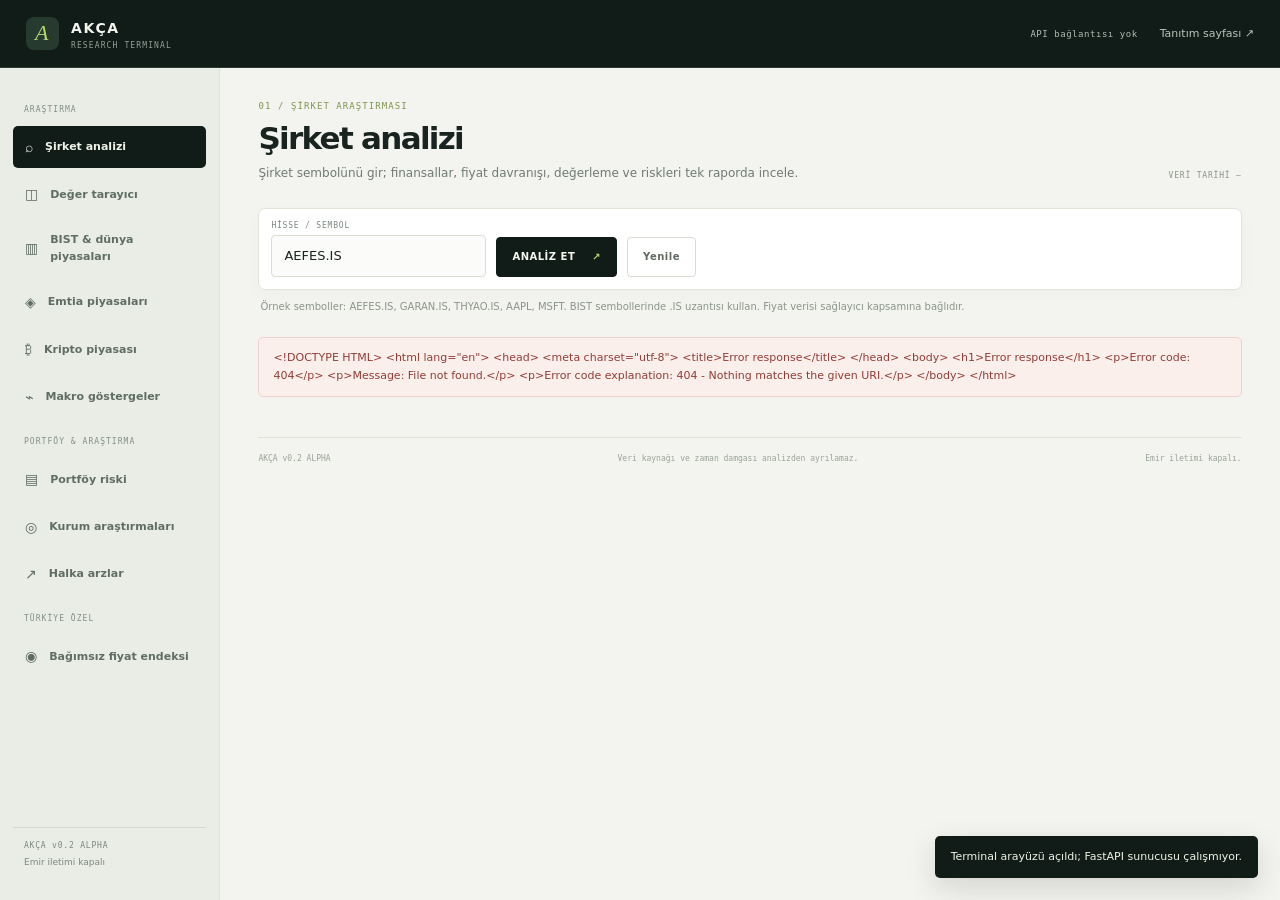
==== commit 3d93796b: "Add real historical price chart container to company analysis report" ====
--- a/web/terminal.html
+++ b/web/terminal.html
@@ -69,6 +69,10 @@
             <div class="metric"><span>GELİR BÜYÜMESİ</span><strong id="m-growth">—</strong><small>Son yıllık dönem</small></div>
             <div class="metric"><span>RSI (14)</span><strong id="m-rsi">—</strong><small id="m-trend">Teknik trend —</small></div>
           </div>
+          <article class="panel price-chart-panel">
+            <div class="panel-head"><div><small>FİYAT TARİHÇESİ</small><h3>Gerçek piyasa fiyat serisi</h3></div><span id="price-chart-period" class="status">—</span></div>
+            <div id="price-chart" class="price-chart"></div>
+          </article>
           <div class="report-grid">
             <article class="panel span-two"><div class="panel-head"><div><small>01 / TEMEL ANALİZ</small><h3>Finansal görünüm</h3></div><span id="fundamental-status" class="status">—</span></div><div id="financial-table" class="table-wrap"></div></article>
             <article class="panel"><div class="panel-head"><div><small>02 / DEĞERLEME</small><h3>Çarpanlar</h3></div></div><div id="valuation-list" class="key-list"></div></article>
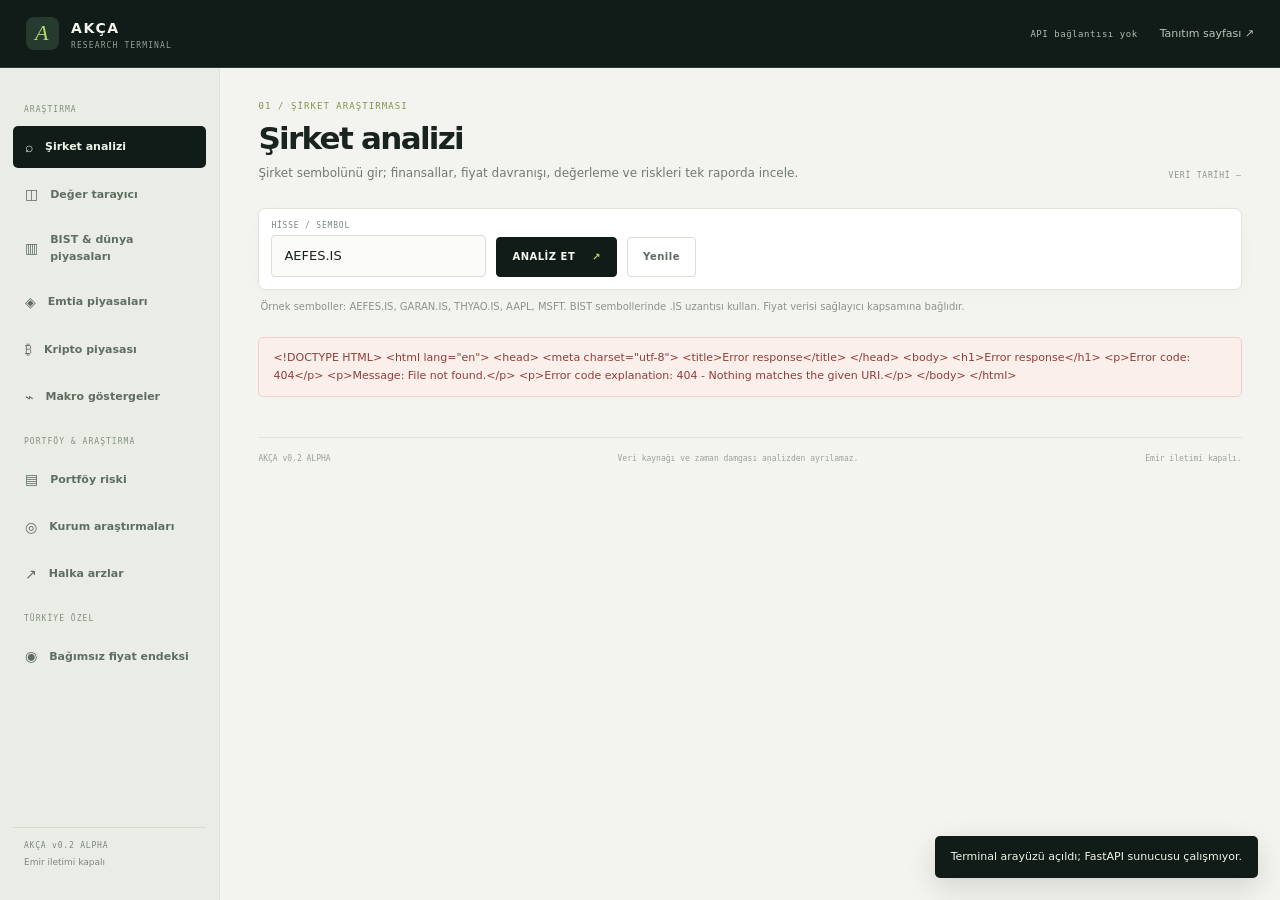
==== commit fae0a63d: "Add EVDS3 catalogue search UI for BIST, commodities and bond series" ====
--- a/web/terminal.html
+++ b/web/terminal.html
@@ -138,7 +138,14 @@
         <div class="page-head"><div><div class="eyebrow">06 / MAKRO EKONOMİ</div><h1>Makro göstergeler</h1><p>TCMB EVDS ve ABD FRED verileri: döviz, faiz, enflasyon, tahvil, işsizlik ve makro seriler.</p></div></div>
         <div class="market-controls"><button class="button-primary" id="macro-load">ABD MAKRO VERİLERİ ↗</button></div><div id="macro-error" class="error hidden"></div><div id="macro-results" class="metrics-grid"></div>
         <form id="evds-form" class="searchbar"><div class="search-field grow"><label for="evds-series">TCMB EVDS SERİ KODLARI (VİRGÜLLE AYIR)</label><input id="evds-series" value="TP.DK.USD.A.YTL,TP.DK.EUR.A.YTL,TP.DK.GBP.A.YTL,TP.DK.CHF.A.YTL" placeholder="EVDS3 kataloğundaki seri kodları"></div><button class="button-primary">TCMB SERİLERİNİ GETİR ↗</button></form>
-        <div id="evds-results" class="panel hidden"></div><div class="notice">EVDS 3 kataloğunda BIST endeks/hacim, altın-gümüş, TLREF/repo ve DİBS serileri bulunur. Kullanılacak kodları TCMB kataloğundan doğrula. FRED ve EVDS anahtarları sunucu tarafındaki .env dosyasında tutulur; tarayıcıya gönderilmez.</div>
+        <form id="evds-catalogue-form" class="searchbar">
+          <div class="search-field"><label for="evds-catalogue-kind">KATALOG TÜRÜ</label><select id="evds-catalogue-kind"><option value="datagroups">Veri grupları</option><option value="categories">Kategoriler</option><option value="series">Seriler (grup/seri kodu ile)</option></select></div>
+          <div class="search-field"><label for="evds-catalogue-code">GRUP / SERİ KODU</label><input id="evds-catalogue-code" placeholder="Örn. bie_tukfiy4 veya TP.DK.USD.A"></div>
+          <div class="search-field grow"><label for="evds-catalogue-query">KATALOGDA ARA</label><input id="evds-catalogue-query" placeholder="BIST, altın, gümüş, DİBS, TLREF…"></div>
+          <button class="button-primary">KATALOĞU AÇ</button>
+        </form>
+        <div id="evds-catalogue-results" class="panel hidden"></div>
+        <div id="evds-results" class="panel hidden"></div><div class="notice">EVDS 3 kataloğunda BIST endeks/hacim, altın-gümüş, TLREF/repo ve DİBS serileri bulunur. Katalog sonuçları TCMB'den gelir; seri kodlarını ve birimlerini analizden önce doğrula. FRED ve EVDS anahtarları sunucu tarafındaki .env dosyasında tutulur; tarayıcıya gönderilmez.</div>
       </section>
 
       <section class="view" id="view-portfolio">
--- a/web/assets/terminal.css
+++ b/web/assets/terminal.css
@@ -2,3 +2,5 @@
 .market-controls{display:flex;align-items:center;gap:10px;flex-wrap:wrap;margin:12px 0 20px}.market-section{margin:22px 0}.market-section h3{font-size:13px;letter-spacing:-.02em;margin:0 0 11px}.market-cards{display:grid;grid-template-columns:repeat(4,minmax(0,1fr));gap:10px}.market-card{background:var(--paper);border:1px solid var(--line);border-radius:6px;padding:13px 14px;min-width:0;display:grid;gap:4px}.market-name{font-size:10px;font-weight:700;color:#657267;min-height:30px}.market-price{font-size:19px;letter-spacing:-.04em;white-space:nowrap;overflow:hidden;text-overflow:ellipsis}.market-change{font:9px var(--mono)}.market-change.positive{color:#648c47}.market-change.negative{color:#b14c42}.market-detail{font:8px var(--mono);color:#8a948b}.market-controls .asof{margin-left:auto}.crypto-results{display:grid;grid-template-columns:repeat(3,minmax(0,1fr));gap:10px;margin-top:15px}.crypto-choice{border:1px solid var(--line);background:white;border-radius:6px;padding:12px;text-align:left}.crypto-choice strong{display:block;font-size:12px}.crypto-choice small{display:block;color:#78837a;font:8px var(--mono);margin-top:3px}.crypto-choice:hover{border-color:#97ad68}.crypto-detail-grid{display:grid;grid-template-columns:repeat(4,1fr);gap:10px;margin-top:12px}.crypto-detail-grid .metric{background:#f9faf7}.form-grid{display:grid;grid-template-columns:repeat(2,minmax(0,1fr));gap:12px;margin:15px 0}.form-panel{display:grid;gap:11px}.form-panel label{display:grid;gap:5px}.form-panel input,.form-panel select{width:100%;border:1px solid #d8dfd4;border-radius:4px;background:#fbfcf9;padding:10px 12px;font-size:12px}.form-panel h3{font-size:14px;margin:0}.form-panel .button-primary{justify-self:start;margin-top:3px}.form-grid-inner{display:grid;grid-template-columns:repeat(2,minmax(0,1fr));gap:11px}.form-grid-inner .wide{grid-column:span 2}.wide-form{margin:15px 0}.check-label{display:flex!important;flex-direction:row!important;align-items:center;gap:9px!important;color:#6d776d!important;font:10px Arial,sans-serif!important;letter-spacing:0!important}.check-label input{width:auto!important}.table-scroll{overflow:auto}.small-link{display:inline-block;color:#718e40;font-size:9px;margin:8px}.empty{font-size:10px;color:#89948a;padding:8px 0}.muted{font-size:10px;color:var(--muted)}
 
 .manual-import-panel{margin-top:18px;display:grid;gap:12px}.manual-import-panel .panel-head{margin-bottom:0}.manual-json-label{display:grid;gap:7px;font:8px var(--mono);letter-spacing:.1em;color:#7b887d}.manual-json-label textarea{width:100%;min-height:175px;resize:vertical;border:1px solid #d8dfd4;border-radius:4px;background:#f8faf6;color:#2b382f;padding:12px;font:11px/1.65 var(--mono);letter-spacing:0;white-space:pre;tab-size:2}.manual-json-label textarea:focus{outline:none;border-color:#91a963;box-shadow:0 0 0 3px #b8d66d22}.manual-import-panel .muted{line-height:1.7}.manual-import-panel .check-label{margin:2px 0}.manual-import-panel #manual-financial-message{min-height:14px}.manual-import-panel #manual-financial-message.danger-text{color:#a94b42}
+
+.price-chart-panel{margin:14px 0}.price-chart{width:100%;min-height:145px}.price-chart svg{display:block;width:100%;height:auto;min-height:145px;max-height:260px;overflow:visible}.chart-grid{stroke:#e6ebe2;stroke-width:1;stroke-dasharray:4 5}.chart-area-fill{fill:#b8d66d;fill-opacity:.17}.chart-price-line{fill:none;stroke:#829f49;stroke-width:3;stroke-linecap:round;stroke-linejoin:round}.chart-endpoint{fill:#829f49;stroke:#fff;stroke-width:2}.chart-axis-labels{display:flex;justify-content:space-between;gap:12px;color:#879187;font:8px var(--mono);padding:8px 2px 0}.chart-axis-labels strong{color:#344237;font-size:10px}
